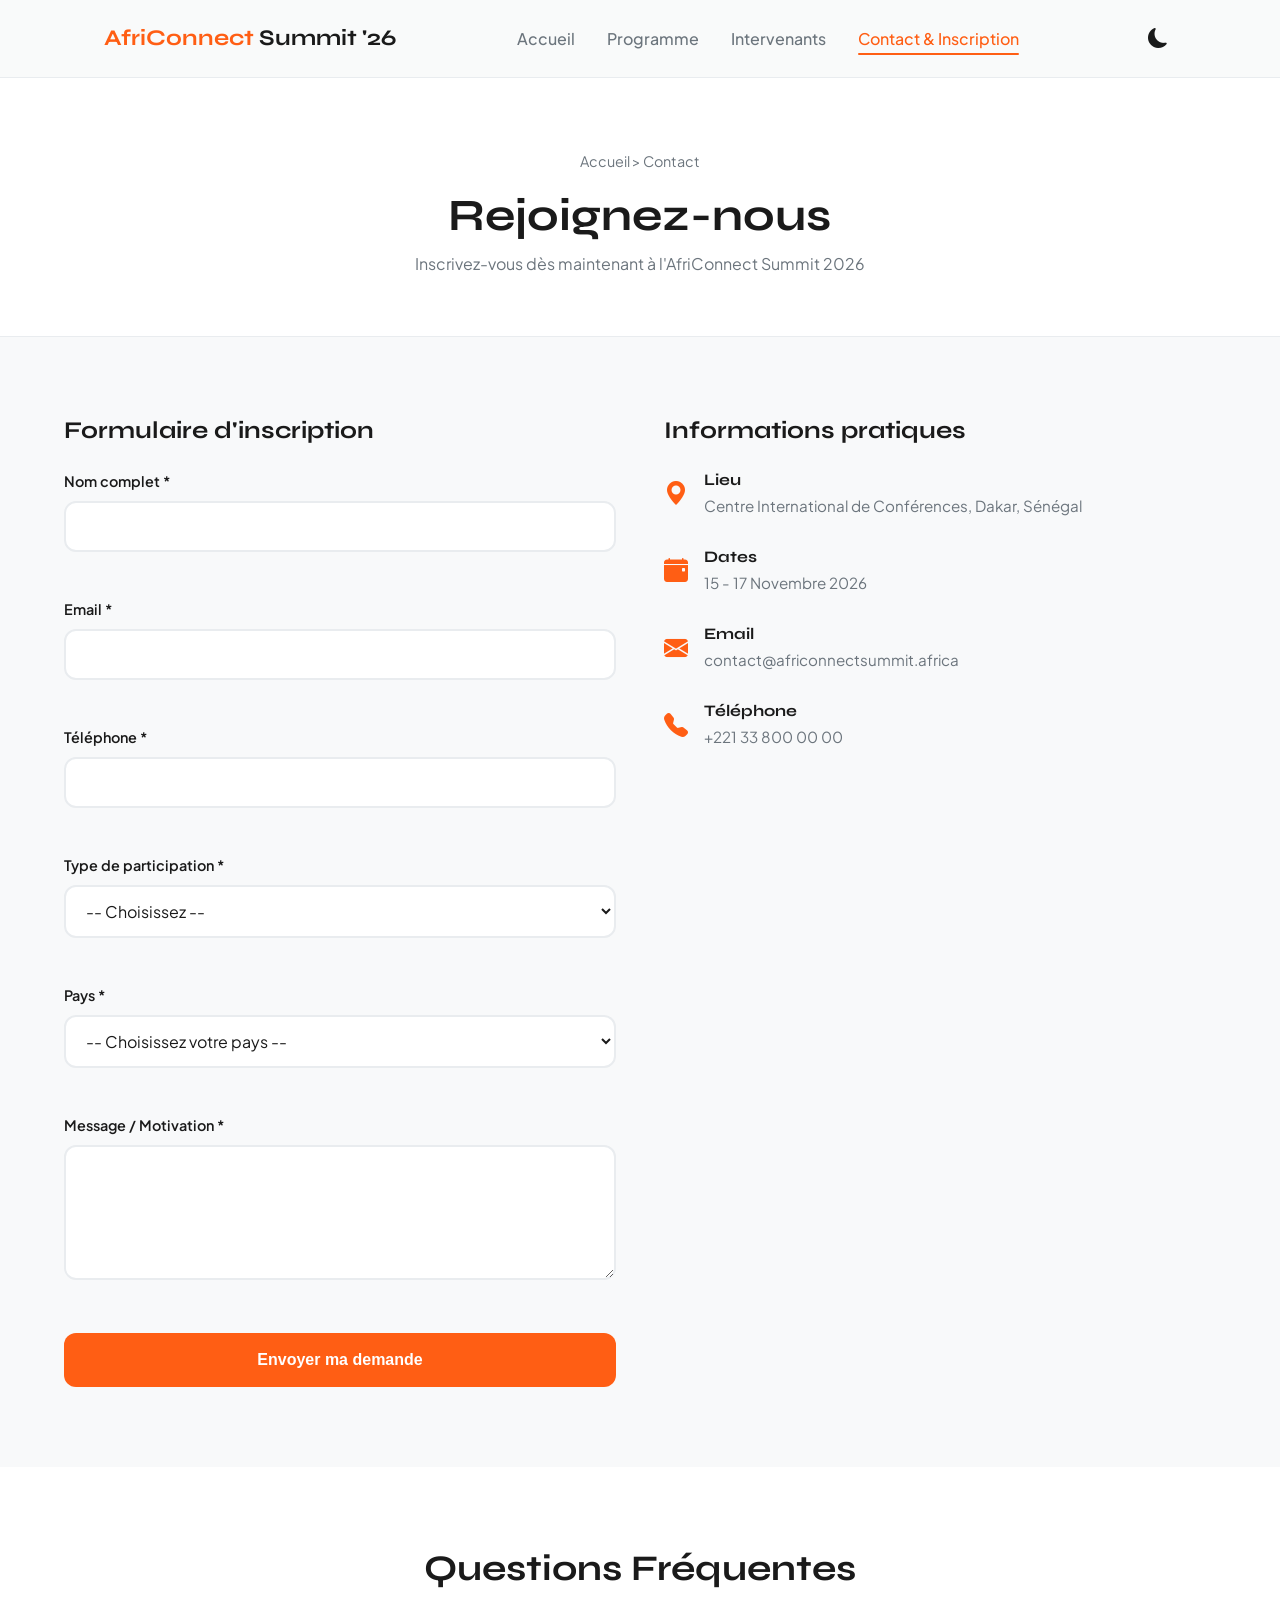
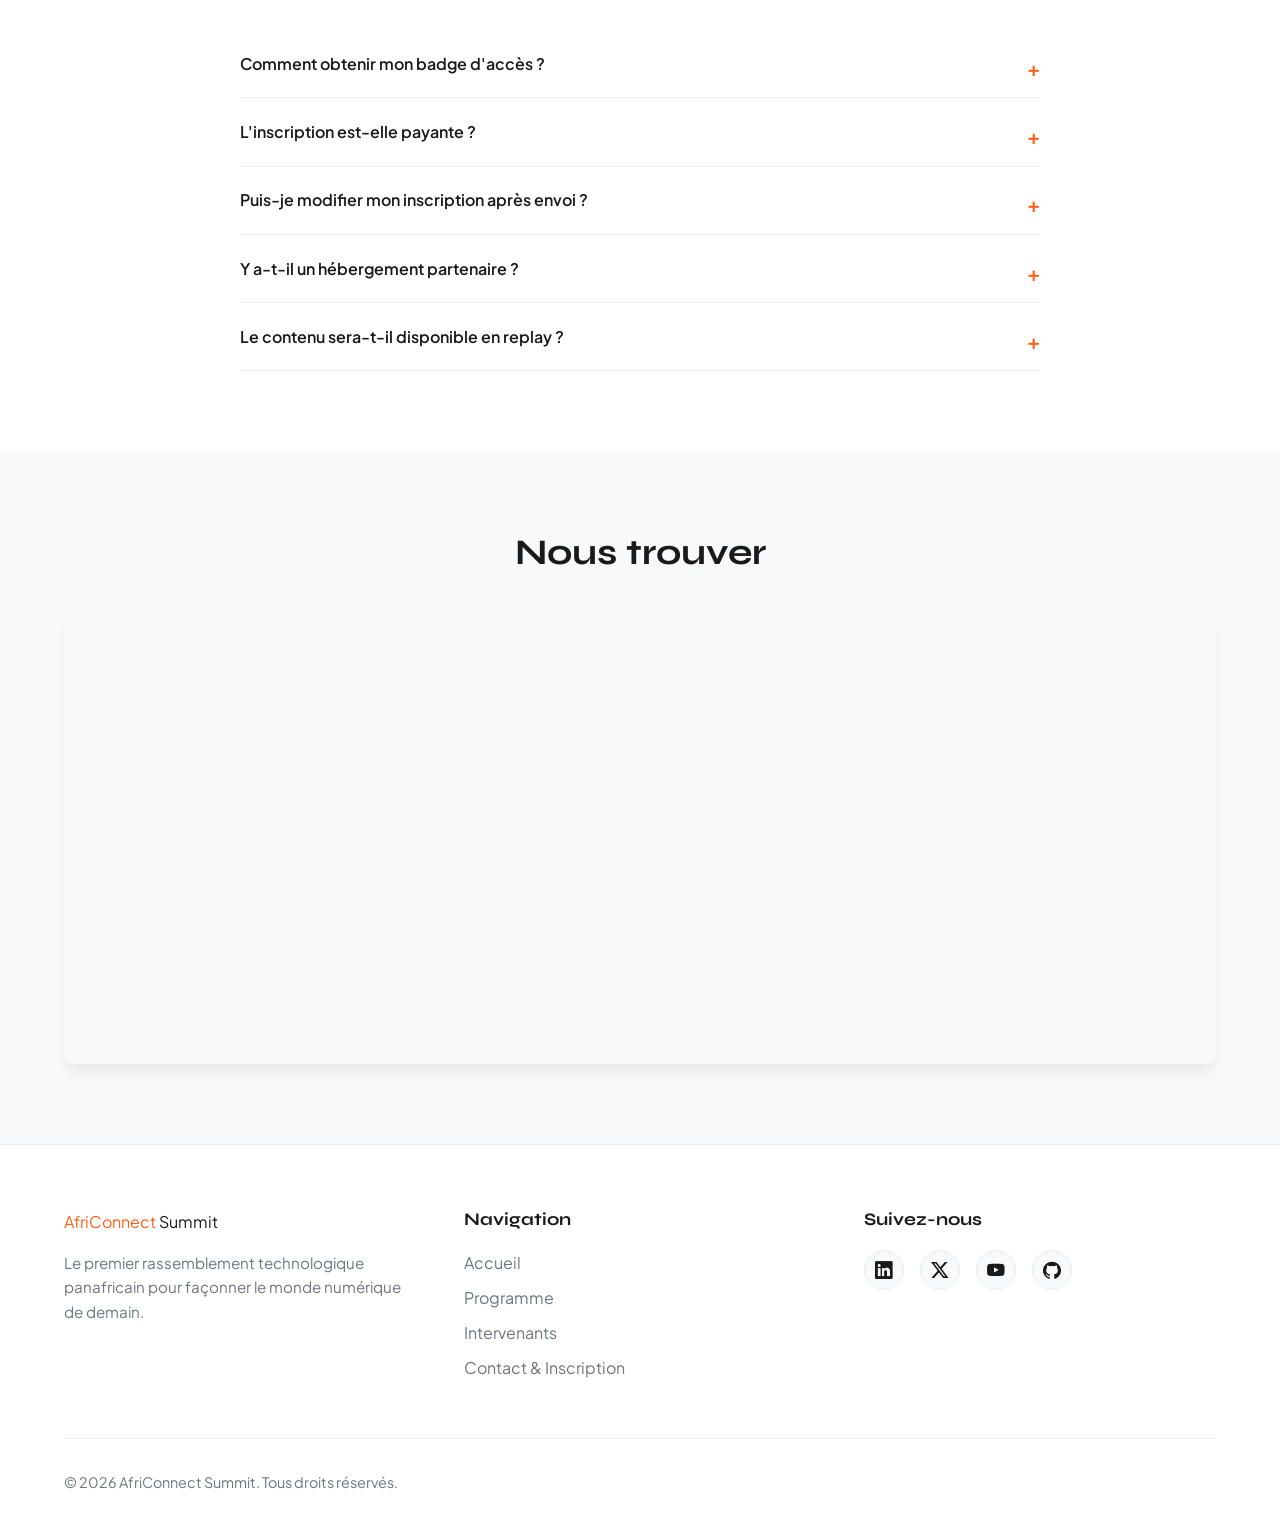
==== contact.html @ ff15fe04 "Ajout des pages intervenants,contact,formulaire de validation et README" ====
<!DOCTYPE html>
<html lang="fr" data-theme="light">
<head>
    <meta charset="UTF-8">
    <meta name="viewport" content="width=device-width, initial-scale=1.0">
    <meta name="description" content="Inscrivez-vous à l'AfriConnect Summit 2026 et contactez l'équipe organisatrice.">
    <title>Contact & Inscription | AfriConnect Summit 2026</title>

    <link rel="preconnect" href="https://fonts.googleapis.com">
    <link rel="preconnect" href="https://fonts.gstatic.com" crossorigin>
    <link href="https://fonts.googleapis.com/css2?family=Plus+Jakarta+Sans:wght@400;500;600;700;800&family=Syne:wght@700;800&display=swap" rel="stylesheet">
    <link rel="stylesheet" href="https://cdn.jsdelivr.net/npm/bootstrap-icons@1.11.3/font/bootstrap-icons.min.css">
    <link rel="stylesheet" href="css/style.css">
</head>
<body>

    <header class="header">
        <nav class="navbar" aria-label="Navigation principale">
            <a href="index.html" class="logo">
                <span class="logo-accent">AfriConnect</span> Summit '26
            </a>
            <ul class="nav-menu" id="navMenu">
                <li class="nav-item"><a href="index.html" class="nav-link">Accueil</a></li>
                <li class="nav-item"><a href="programme.html" class="nav-link">Programme</a></li>
                <li class="nav-item"><a href="intervenants.html" class="nav-link">Intervenants</a></li>
                <li class="nav-item"><a href="contact.html" class="nav-link active" aria-current="page">Contact & Inscription</a></li>
            </ul>
            <div class="nav-actions">
                <button id="themeToggle" class="theme-toggle" aria-label="Basculer entre mode sombre et clair">
                    <i class="bi bi-moon-fill" id="themeIcon"></i>
                </button>
                <button class="hamburger" id="hamburger" aria-label="Ouvrir le menu de navigation" aria-expanded="false">
                    <span class="bar"></span>
                    <span class="bar"></span>
                    <span class="bar"></span>
                </button>
            </div>
        </nav>
    </header>

    <main>
        <!-- ===== HERO INTERNE ===== -->
        <section class="page-hero">
            <div class="container">
                <nav aria-label="Fil d'Ariane" class="breadcrumb">
                    <a href="index.html">Accueil</a> <span>&gt;</span> <span>Contact</span>
                </nav>
                <h1>Rejoignez-nous</h1>
                <p>Inscrivez-vous dès maintenant à l'AfriConnect Summit 2026</p>
            </div>
        </section>

        <!-- ===== FORMULAIRE + INFOS ===== -->
        <section class="contact-section">
            <div class="container contact-flex">

                <!-- Colonne gauche : formulaire -->
                <div class="contact-form-wrapper">
                    <h2>Formulaire d'inscription</h2>
                    <form id="registrationForm" novalidate>

                        <div class="form-group">
                            <label for="fullname">Nom complet *</label>
                            <input type="text" id="fullname" name="fullname" required>
                            <span class="error-message"></span>
                        </div>

                        <div class="form-group">
                            <label for="email">Email *</label>
                            <input type="email" id="email" name="email" required>
                            <span class="error-message"></span>
                        </div>

                        <div class="form-group">
                            <label for="phone">Téléphone *</label>
                            <input type="tel" id="phone" name="phone" required>
                            <span class="error-message"></span>
                        </div>

                        <div class="form-group">
                            <label for="participation">Type de participation *</label>
                            <select id="participation" name="participation" required>
                                <option value="">-- Choisissez --</option>
                                <option value="participant">Participant</option>
                                <option value="intervenant">Intervenant</option>
                                <option value="sponsor">Sponsor</option>
                                <option value="presse">Presse</option>
                            </select>
                            <span class="error-message"></span>
                        </div>

                        <div class="form-group">
                            <label for="country">Pays *</label>
                            <select id="country" name="country" required>
                                <option value="">-- Choisissez votre pays --</option>
                                <option value="senegal">Sénégal</option>
                                <option value="cote-ivoire">Côte d'Ivoire</option>
                                <option value="ghana">Ghana</option>
                                <option value="cameroun">Cameroun</option>
                                <option value="mali">Mali</option>
                                <option value="gabon">Gabon</option>
                                <option value="benin">Bénin</option>
                                <option value="togo">Togo</option>
                                <option value="burkina-faso">Burkina Faso</option>
                                <option value="nigeria">Nigeria</option>
                            </select>
                            <span class="error-message"></span>
                        </div>

                        <div class="form-group">
                            <label for="message">Message / Motivation *</label>
                            <textarea id="message" name="message" rows="5" required></textarea>
                            <span class="error-message"></span>
                        </div>

                        <button type="submit" class="btn btn-primary btn-full">Envoyer ma demande</button>

                        <div class="success-message" id="successMessage">
                            <i class="bi bi-check-circle-fill"></i> Votre inscription a bien été envoyée !
                        </div>
                    </form>
                </div>

                <!-- Colonne droite : infos pratiques -->
                <div class="contact-info-wrapper">
                    <h2>Informations pratiques</h2>
                    <div class="info-item">
                        <i class="bi bi-geo-alt-fill"></i>
                        <div>
                            <h4>Lieu</h4>
                            <p>Centre International de Conférences, Dakar, Sénégal</p>
                        </div>
                    </div>
                    <div class="info-item">
                        <i class="bi bi-calendar-event-fill"></i>
                        <div>
                            <h4>Dates</h4>
                            <p>15 - 17 Novembre 2026</p>
                        </div>
                    </div>
                    <div class="info-item">
                        <i class="bi bi-envelope-fill"></i>
                        <div>
                            <h4>Email</h4>
                            <p>contact@africonnectsummit.africa</p>
                        </div>
                    </div>
                    <div class="info-item">
                        <i class="bi bi-telephone-fill"></i>
                        <div>
                            <h4>Téléphone</h4>
                            <p>+221 33 800 00 00</p>
                        </div>
                    </div>
                </div>

            </div>
        </section>

        <!-- ===== FAQ ACCORDÉON CSS PUR ===== -->
        <section class="faq-section">
            <div class="container">
                <h2 class="section-title text-center">Questions Fréquentes</h2>
                <div class="faq-list">

                    <div class="faq-item">
                        <input type="checkbox" id="faq1" class="faq-toggle">
                        <label for="faq1" class="faq-question">Comment obtenir mon badge d'accès ?</label>
                        <div class="faq-answer">
                            <p>Votre badge vous sera envoyé par email après validation de votre inscription. Présentez-le à l'accueil le jour de l'événement.</p>
                        </div>
                    </div>

                    <div class="faq-item">
                        <input type="checkbox" id="faq2" class="faq-toggle">
                        <label for="faq2" class="faq-question">L'inscription est-elle payante ?</label>
                        <div class="faq-answer">
                            <p>L'inscription standard est gratuite. Certains ateliers premium peuvent nécessiter un supplément, précisé lors de l'inscription.</p>
                        </div>
                    </div>

                    <div class="faq-item">
                        <input type="checkbox" id="faq3" class="faq-toggle">
                        <label for="faq3" class="faq-question">Puis-je modifier mon inscription après envoi ?</label>
                        <div class="faq-answer">
                            <p>Oui, contactez-nous par email avec votre nom complet pour toute modification jusqu'à 7 jours avant l'événement.</p>
                        </div>
                    </div>

                    <div class="faq-item">
                        <input type="checkbox" id="faq4" class="faq-toggle">
                        <label for="faq4" class="faq-question">Y a-t-il un hébergement partenaire ?</label>
                        <div class="faq-answer">
                            <p>Oui, une liste d'hôtels partenaires avec tarifs préférentiels vous sera communiquée après inscription.</p>
                        </div>
                    </div>

                    <div class="faq-item">
                        <input type="checkbox" id="faq5" class="faq-toggle">
                        <label for="faq5" class="faq-question">Le contenu sera-t-il disponible en replay ?</label>
                        <div class="faq-answer">
                            <p>Les keynotes principales seront enregistrées et disponibles en replay pour les inscrits, environ 2 semaines après l'événement.</p>
                        </div>
                    </div>

                </div>
            </div>
        </section>

        <!-- ===== CARTE GOOGLE MAPS ===== -->
        <section class="map-section">
            <div class="container">
                <h2 class="section-title text-center">Nous trouver</h2>
                <div class="map-wrapper">
                    <iframe 
                        src="https://www.google.com/maps/embed?pb=!1m18!1m12!1m3!1d31056.05!2d-17.4676!3d14.7167!2m3!1f0!2f0!3f0!3m2!1i1024!2i768!4f13.1!3m3!1m2!1s0x0%3A0x0!2zMTTCsDQzJzAwLjEiTiAxN8KwMjgnMDMuNiJX!5e0!3m2!1sfr!2ssn!4v1234567890"
                        width="100%" 
                        height="450" 
                        style="border:0;" 
                        allowfullscreen="" 
                        loading="lazy"
                        title="Localisation du lieu de la conférence à Dakar">
                    </iframe>
                </div>
            </div>
        </section>

    </main>

    <footer class="footer">
        <div class="container">
            <div class="footer-flex">
                <div class="footer-col">
                    <span class="logo-accent">AfriConnect</span> Summit
                    <p class="footer-desc">Le premier rassemblement technologique panafricain pour façonner le monde numérique de demain.</p>
                </div>
                <div class="footer-col">
                    <h4 class="footer-heading">Navigation</h4>
                    <ul class="footer-links">
                        <li><a href="index.html">Accueil</a></li>
                        <li><a href="programme.html">Programme</a></li>
                        <li><a href="intervenants.html">Intervenants</a></li>
                        <li><a href="contact.html">Contact & Inscription</a></li>
                    </ul>
                </div>
                <div class="footer-col">
                    <h4 class="footer-heading">Suivez-nous</h4>
                    <div class="social-links">
                        <a href="https://linkedin.com" target="_blank" aria-label="LinkedIn"><i class="bi bi-linkedin"></i></a>
                        <a href="https://twitter.com" target="_blank" aria-label="Twitter"><i class="bi bi-twitter-x"></i></a>
                        <a href="https://youtube.com" target="_blank" aria-label="YouTube"><i class="bi bi-youtube"></i></a>
                        <a href="https://github.com" target="_blank" aria-label="GitHub"><i class="bi bi-github"></i></a>
                    </div>
                </div>
            </div>
            <div class="footer-bottom">
                <p>&copy; <span id="currentYear"></span> AfriConnect Summit. Tous droits réservés.</p>
                <button id="scrollTopBtn" class="scroll-top-btn" aria-label="Retourner en haut de la page">
                    <i class="bi bi-arrow-up"></i>
                </button>
            </div>
        </div>
    </footer>

    <script src="js/main.js"></script>
</body>
</html>
---- css/style.css ----
/* ==========================================================================
   1. VARIABLES CSS (CUSTOM PROPERTIES)
   ========================================================================== */
:root {
    /* Typographies */
    --font-heading: 'Syne', sans-serif;
    --font-body: 'Plus Jakarta Sans', sans-serif;

    /* Palette de couleurs - Mode Clair */
    --primary-color: #ff5e14;       /* Orange vibrant moderne */
    --primary-hover: #e04d08;
    --secondary-color: #0d1b2a;     /* Bleu nuit profond */
    --bg-color: #f8f9fa;            /* Fond principal */
    --card-bg: #ffffff;             /* Fond des cartes */
    --text-color: #1a1a1a;          /* Texte principal */
    --text-muted: #6c757d;         /* Texte secondaire */
    --border-color: #e9ecef;       /* Bordures discrètes */
    
    /* Variables de mise en page & design system */
    --border-radius: 12px;
    --transition-fast: 0.2s ease;
    --transition-normal: 0.3s ease;
    --shadow-sm: 0 4px 6px -1px rgba(0, 0, 0, 0.05);
    --shadow-md: 0 10px 15px -3px rgba(0, 0, 0, 0.08);
    --shadow-lg: 0 20px 25px -5px rgba(0, 0, 0, 0.12);
}

/* Thème Sombre (Activé par JS via data-theme="dark") */
[data-theme="dark"] {
    --primary-color: #ff6b26;
    --primary-hover: #ff8246;
    --secondary-color: #ffffff;
    --bg-color: #0b0f17;
    --card-bg: #151c28;
    --text-color: #f1f5f9;
    --text-muted: #94a3b8;
    --border-color: #1e293b;
    --shadow-sm: 0 4px 6px -1px rgba(0, 0, 0, 0.3);
    --shadow-md: 0 10px 15px -3px rgba(0, 0, 0, 0.4);
    --shadow-lg: 0 20px 25px -5px rgba(0, 0, 0, 0.5);
}

/* ==========================================================================
   2. RESET & STYLES DE BASE
   ========================================================================== */
*, *::before, *::after {
    box-sizing: border-box;
    margin: 0;
    padding: 0;
}

html {
    scroll-behavior: smooth;
}

body {
    font-family: var(--font-body);
    background-color: var(--bg-color);
    color: var(--text-color);
    line-height: 1.6;
    transition: background-color var(--transition-normal), color var(--transition-normal);
    overflow-x: hidden;
}

h1, h2, h3, h4, .logo {
    font-family: var(--font-heading);
    font-weight: 700;
    line-height: 1.2;
}

a {
    color: inherit;
    text-decoration: none;
    transition: color var(--transition-fast);
}

img {
    max-width: 100%;
    height: auto;
    display: block;
}

ul {
    list-style: none;
}

.container {
    width: 90%;
    max-width: 1200px;
    margin: 0 auto;
}

.text-center {
    text-align: center;
}

.sr-only {
    position: absolute;
    width: 1px;
    height: 1px;
    padding: 0;
    margin: -1px;
    overflow: hidden;
    clip: rect(0, 0, 0, 0);
    border: 0;
}

/* Titres de Section */
.section-title {
    font-size: 2.25rem;
    margin-bottom: 2.5rem;
    position: relative;
}

/* ==========================================================================
   3. BOUTONS & COMPOSANTS
   ========================================================================== */
.btn {
    display: inline-flex;
    align-items: center;
    justify-content: center;
    gap: 0.5rem;
    padding: 0.8rem 1.75rem;
    font-size: 1rem;
    font-weight: 600;
    border-radius: var(--border-radius);
    border: 2px solid transparent;
    cursor: pointer;
    transition: all var(--transition-fast);
}

.btn-primary {
    background-color: var(--primary-color);
    color: #ffffff;
}

.btn-primary:hover {
    background-color: var(--primary-hover);
    transform: translateY(-2px);
    box-shadow: var(--shadow-md);
}

.btn-secondary {
    background-color: transparent;
    color: var(--text-color);
    border-color: var(--border-color);
}

.btn-secondary:hover {
    background-color: var(--card-bg);
    border-color: var(--primary-color);
    color: var(--primary-color);
}

.btn-outline {
    background-color: transparent;
    border-color: var(--primary-color);
    color: var(--primary-color);
}

.btn-outline:hover {
    background-color: var(--primary-color);
    color: #ffffff;
}

/* ==========================================================================
   4. NAVIGATION (NAVBAR - Flexbox 1)
   ========================================================================== */
.header {
    position: fixed;
    top: 0;
    left: 0;
    width: 100%;
    z-index: 1000;
    background-color: rgba(248, 249, 250, 0.85);
    backdrop-filter: blur(10px);
    border-bottom: 1px solid var(--border-color);
    transition: all var(--transition-normal);
}

[data-theme="dark"] .header {
    background-color: rgba(11, 15, 23, 0.85);
}

/* Style de la navbar quand on défile (ajouté via JS) */
.header.scrolled {
    box-shadow: var(--shadow-md);
    padding: 0.2rem 0;
}

.navbar {
    display: flex;
    justify-content: space-between;
    align-items: center;
    max-width: 1200px;
    margin: 0 auto;
    padding: 1.2rem 5%;
}

.logo {
    font-size: 1.4rem;
    color: var(--text-color);
}

.logo-accent {
    color: var(--primary-color);
}

.nav-menu {
    display: flex;
    align-items: center;
    gap: 2rem;
}

.nav-link {
    font-weight: 500;
    color: var(--text-muted);
    position: relative;
}

.nav-link:hover, .nav-link.active {
    color: var(--primary-color);
}

.nav-link.active::after {
    content: '';
    position: absolute;
    bottom: -6px;
    left: 0;
    width: 100%;
    height: 2px;
    background-color: var(--primary-color);
    border-radius: 2px;
}

.nav-actions {
    display: flex;
    align-items: center;
    gap: 1rem;
}

.theme-toggle {
    background: none;
    border: none;
    font-size: 1.25rem;
    color: var(--text-color);
    cursor: pointer;
    padding: 0.5rem;
    border-radius: 50%;
    transition: color var(--transition-fast), transform var(--transition-fast);
}

.theme-toggle:hover {
    color: var(--primary-color);
    transform: rotate(15deg);
}

.hamburger {
    display: none;
    flex-direction: column;
    justify-content: space-between;
    width: 25px;
    height: 18px;
    background: none;
    border: none;
    cursor: pointer;
}

.hamburger .bar {
    height: 2px;
    width: 100%;
    background-color: var(--text-color);
    border-radius: 2px;
    transition: all var(--transition-fast);
}

/* ==========================================================================
   5. HERO SECTION (Flexbox 2)
   ========================================================================== */
.hero-section {
    min-height: 100vh;
    display: flex;
    align-items: center;
    justify-content: center;
    padding: 120px 5% 60px;
    background: radial-gradient(circle at top right, rgba(255, 94, 20, 0.08), transparent 40%);
}

.hero-container {
    max-width: 900px;
    text-align: center;
}

.badge {
    display: inline-block;
    padding: 0.4rem 1rem;
    background-color: rgba(255, 94, 20, 0.1);
    color: var(--primary-color);
    border-radius: 50px;
    font-size: 0.875rem;
    font-weight: 600;
    margin-bottom: 1.5rem;
}

.hero-content h1 {
    font-size: clamp(2.2rem, 5vw, 3.8rem);
    margin-bottom: 1.2rem;
    letter-spacing: -1px;
}

.hero-subtitle {
    font-size: 1.15rem;
    color: var(--text-muted);
    margin-bottom: 2rem;
}

.hero-buttons {
    display: flex;
    justify-content: center;
    gap: 1rem;
    margin-bottom: 3.5rem;
}

/* Compte à rebours */
.countdown-grid {
    display: grid;
    grid-template-columns: repeat(4, 1fr);
    gap: 1.5rem;
    max-width: 600px;
    margin: 0 auto;
}

.countdown-box {
    background-color: var(--card-bg);
    padding: 1.2rem;
    border-radius: var(--border-radius);
    border: 1px solid var(--border-color);
    box-shadow: var(--shadow-sm);
}

.countdown-value {
    display: block;
    font-family: var(--font-heading);
    font-size: 2rem;
    font-weight: 800;
    color: var(--primary-color);
}

.countdown-label {
    font-size: 0.85rem;
    color: var(--text-muted);
    text-transform: uppercase;
    letter-spacing: 1px;
}

/* ==========================================================================
   6. CHIFFRES CLÉS (CSS Grid 1)
   ========================================================================== */
.stats-section {
    padding: 5rem 0;
    background-color: var(--card-bg);
    border-y: 1px solid var(--border-color);
}

.stats-grid {
    display: grid;
    grid-template-columns: repeat(4, 1fr);
    gap: 2rem;
}

.stat-card {
    text-align: center;
    padding: 2rem 1rem;
    border-radius: var(--border-radius);
    background-color: var(--bg-color);
    border: 1px solid var(--border-color);
    transition: transform var(--transition-fast);
}

.stat-card:hover {
    transform: translateY(-5px);
}

.stat-icon {
    font-size: 2.2rem;
    color: var(--primary-color);
    margin-bottom: 0.8rem;
}

.stat-number {
    display: block;
    font-family: var(--font-heading);
    font-size: 2.5rem;
    font-weight: 800;
}

.stat-label {
    color: var(--text-muted);
    font-size: 0.95rem;
}

/* ==========================================================================
   7. POURQUOI PARTICIPER (Flexbox 3)
   ========================================================================== */
.features-section {
    padding: 6rem 0;
}

.features-flex {
    display: flex;
    gap: 2rem;
    justify-content: space-between;
}

.feature-card {
    flex: 1;
    background-color: var(--card-bg);
    padding: 2.5rem 2rem;
    border-radius: var(--border-radius);
    border: 1px solid var(--border-color);
    box-shadow: var(--shadow-sm);
    transition: all var(--transition-normal);
}

.feature-card:hover {
    box-shadow: var(--shadow-lg);
    transform: translateY(-5px);
}

.feature-icon {
    width: 60px;
    height: 60px;
    background-color: rgba(255, 94, 20, 0.1);
    color: var(--primary-color);
    border-radius: 12px;
    display: flex;
    align-items: center;
    justify-content: center;
    font-size: 1.8rem;
    margin-bottom: 1.5rem;
}

.feature-card h3 {
    margin-bottom: 1rem;
    font-size: 1.3rem;
}

.feature-card p {
    color: var(--text-muted);
}

/* ==========================================================================
   8. INTERVENANTS VEDETTES (CSS Grid 2)
   ========================================================================== */
.speakers-section {
    padding: 6rem 0;
    background-color: var(--card-bg);
}

.section-header {
    display: flex;
    justify-content: space-between;
    align-items: center;
    margin-bottom: 3rem;
}

.speakers-grid {
    display: grid;
    grid-template-columns: repeat(4, 1fr);
    gap: 2rem;
}

.speaker-card {
    background-color: var(--bg-color);
    border-radius: var(--border-radius);
    overflow: hidden;
    border: 1px solid var(--border-color);
    transition: all var(--transition-fast);
}

.speaker-card:hover {
    transform: translateY(-8px);
    box-shadow: var(--shadow-md);
}

.speaker-img-wrapper {
    width: 100%;
    height: 250px;
    overflow: hidden;
}

.speaker-img {
    width: 100%;
    height: 100%;
    object-fit: cover;
    transition: transform var(--transition-normal);
}

.speaker-card:hover .speaker-img {
    transform: scale(1.05);
}

.speaker-info {
    padding: 1.5rem;
}

.speaker-name {
    font-size: 1.2rem;
    margin-bottom: 0.3rem;
}

.speaker-role {
    font-size: 0.875rem;
    color: var(--primary-color);
    font-weight: 600;
    margin-bottom: 0.8rem;
}

.speaker-country {
    font-size: 0.85rem;
    color: var(--text-muted);
}

/* ==========================================================================
   9. SPONSORS (Flexbox 4)
   ========================================================================== */
.sponsors-section {
    padding: 6rem 0;
}

.sponsor-tier {
    margin-bottom: 3rem;
}

.tier-title {
    font-size: 1.1rem;
    color: var(--text-muted);
    text-transform: uppercase;
    letter-spacing: 1.5px;
    margin-bottom: 1.5rem;
}

.sponsors-flex {
    display: flex;
    justify-content: center;
    align-items: center;
    flex-wrap: wrap;
    gap: 2rem;
}

.sponsor-logo {
    background-color: var(--card-bg);
    border: 1px solid var(--border-color);
    border-radius: var(--border-radius);
    font-weight: 700;
    color: var(--text-muted);
    display: flex;
    align-items: center;
    justify-content: center;
    transition: border-color var(--transition-fast);
}

.sponsor-logo:hover {
    border-color: var(--primary-color);
    color: var(--text-color);
}

.sponsor-gold .sponsor-logo {
    padding: 2rem 3.5rem;
    font-size: 1.4rem;
}

.sponsor-silver .sponsor-logo {
    padding: 1.5rem 2.5rem;
    font-size: 1.1rem;
}

.sponsor-bronze .sponsor-logo {
    padding: 1rem 1.8rem;
    font-size: 0.95rem;
}

/* ==========================================================================
   10. FOOTER (Flexbox 5)
   ========================================================================== */
.footer {
    background-color: var(--card-bg);
    border-top: 1px solid var(--border-color);
    padding: 4rem 0 2rem;
}

.footer-flex {
    display: flex;
    justify-content: space-between;
    gap: 3rem;
    margin-bottom: 3rem;
}

.footer-col {
    flex: 1;
}

.footer-desc {
    margin-top: 1rem;
    color: var(--text-muted);
    font-size: 0.95rem;
}

.footer-heading {
    font-size: 1.1rem;
    margin-bottom: 1.2rem;
}

.footer-links li {
    margin-bottom: 0.6rem;
}

.footer-links a {
    color: var(--text-muted);
}

.footer-links a:hover {
    color: var(--primary-color);
}

.social-links {
    display: flex;
    gap: 1rem;
}

.social-links a {
    width: 40px;
    height: 40px;
    border-radius: 50%;
    background-color: var(--bg-color);
    border: 1px solid var(--border-color);
    display: flex;
    align-items: center;
    justify-content: center;
    font-size: 1.1rem;
}

.social-links a:hover {
    background-color: var(--primary-color);
    color: #ffffff;
    border-color: var(--primary-color);
}

.footer-bottom {
    display: flex;
    justify-content: space-between;
    align-items: center;
    padding-top: 2rem;
    border-top: 1px solid var(--border-color);
    color: var(--text-muted);
    font-size: 0.9rem;
}

.scroll-top-btn {
    width: 42px;
    height: 42px;
    border-radius: 50%;
    background-color: var(--primary-color);
    color: #ffffff;
    border: none;
    cursor: pointer;
    display: flex;
    align-items: center;
    justify-content: center;
    font-size: 1.2rem;
    transition: transform var(--transition-fast);
}

.scroll-top-btn:hover {
    transform: translateY(-3px);
}

/* ==========================================================================
   11. ANIMATIONS DU Observer (JS)
   ========================================================================== */
.fade-in-scroll {
    opacity: 0;
    transform: translateY(30px);
    transition: opacity 0.6s ease, transform 0.6s ease;
}

.fade-in-scroll.visible {
    opacity: 1;
    transform: translateY(0);
}

/* ==========================================================================
   12. MEDIA QUERIES (RESPONSIVE DESIGN)
   ========================================================================== */

/* Tablette (Max-width: 992px) */
@media (max-width: 992px) {
    .stats-grid,
    .speakers-grid {
        grid-template-columns: repeat(2, 1fr);
    }

    .features-flex {
        flex-direction: column;
    }

    .footer-flex {
        flex-direction: column;
    }
}

/* Mobile (Max-width: 768px) */
@media (max-width: 768px) {
    .hamburger {
        display: flex;
    }

    .nav-menu {
        position: fixed;
        top: 70px;
        left: -100%;
        width: 100%;
        height: calc(100vh - 70px);
        background-color: var(--bg-color);
        flex-direction: column;
        justify-content: center;
        gap: 2.5rem;
        transition: left var(--transition-normal);
        border-top: 1px solid var(--border-color);
    }

    .nav-menu.active {
        left: 0;
    }

    .hero-buttons {
        flex-direction: column;
    }

    .countdown-grid {
        grid-template-columns: repeat(2, 1fr);
    }

    .section-header {
        flex-direction: column;
        align-items: flex-start;
        gap: 1rem;
    }
}

/* Petit Mobile (Max-width: 480px) */
@media (max-width: 480px) {
    .stats-grid,
    .speakers-grid {
        grid-template-columns: 1fr;
    }

    .sponsor-gold .sponsor-logo,
    .sponsor-silver .sponsor-logo,
    .sponsor-bronze .sponsor-logo {
        width: 100%;
        padding: 1.2rem;
    }
}
/* ==========================================================================
   13. PAGE HERO INTERNE (Programme, Intervenants, Contact)
   ========================================================================== */
.page-hero {
    padding: 150px 5% 60px;
    background-color: var(--card-bg);
    border-bottom: 1px solid var(--border-color);
    text-align: center;
}

.breadcrumb {
    margin-bottom: 1rem;
    color: var(--text-muted);
    font-size: 0.9rem;
}

.breadcrumb a {
    color: var(--text-muted);
}

.breadcrumb a:hover {
    color: var(--primary-color);
}

.page-hero h1 {
    font-size: clamp(2rem, 4vw, 2.8rem);
    margin-bottom: 0.5rem;
}

.page-hero p {
    color: var(--text-muted);
}

/* ==========================================================================
   14. ONGLETS PROGRAMME (Jour 1 / 2 / 3)
   ========================================================================== */
.schedule-section {
    padding: 5rem 0;
}

.tabs-nav {
    display: flex;
    justify-content: center;
    gap: 1rem;
    margin-bottom: 2.5rem;
    flex-wrap: wrap;
}

.tab-btn {
    padding: 0.8rem 1.75rem;
    background-color: var(--card-bg);
    border: 2px solid var(--border-color);
    border-radius: var(--border-radius);
    font-weight: 600;
    color: var(--text-muted);
    cursor: pointer;
    transition: all var(--transition-fast);
}

.tab-btn:hover {
    border-color: var(--primary-color);
    color: var(--primary-color);
}

.tab-btn.active {
    background-color: var(--primary-color);
    border-color: var(--primary-color);
    color: #ffffff;
}

/* Le contenu de chaque jour est caché par défaut... */
.tab-content {
    display: none;
}

/* ...sauf celui qui a la classe .active */
.tab-content.active {
    display: block;
}

/* Tableau du programme */
.schedule-table {
    width: 100%;
    border-collapse: collapse;
    background-color: var(--card-bg);
    border-radius: var(--border-radius);
    overflow: hidden;
    box-shadow: var(--shadow-sm);
}

.schedule-table th,
.schedule-table td {
    padding: 1rem 1.2rem;
    text-align: left;
    border-bottom: 1px solid var(--border-color);
}

.schedule-table th {
    background-color: var(--primary-color);
    color: #ffffff;
    font-family: var(--font-heading);
    text-transform: uppercase;
    font-size: 0.85rem;
    letter-spacing: 0.5px;
}

/* Alternance de couleurs sur les lignes */
.schedule-table tbody tr:nth-child(even) {
    background-color: var(--bg-color);
}

.schedule-table tbody tr:hover {
    background-color: rgba(255, 94, 20, 0.06);
}

/* ==========================================================================
   15. THÉMATIQUES (Grid 2x2)
   ========================================================================== */
.themes-section {
    padding: 5rem 0;
    background-color: var(--card-bg);
}

.themes-grid {
    display: grid;
    grid-template-columns: repeat(2, 1fr);
    gap: 2rem;
}

.theme-card {
    background-color: var(--bg-color);
    padding: 2rem;
    border-radius: var(--border-radius);
    border: 1px solid var(--border-color);
    text-align: center;
    transition: all var(--transition-fast);
}

.theme-card:hover {
    transform: translateY(-5px);
    box-shadow: var(--shadow-md);
}

.theme-icon {
    font-size: 2.5rem;
    color: var(--primary-color);
    margin-bottom: 1rem;
}

.theme-card h3 {
    margin-bottom: 0.8rem;
    font-size: 1.2rem;
}

.theme-card p {
    color: var(--text-muted);
    font-size: 0.95rem;
}

/* Responsive : tableau qui scroll horizontalement sur mobile */
@media (max-width: 768px) {
    .schedule-table {
        display: block;
        overflow-x: auto;
        white-space: nowrap;
    }

    .themes-grid {
        grid-template-columns: 1fr;
    }
}
/* ==========================================================================
   16. PAGE INTERVENANTS - FILTRAGE
   ========================================================================== */
.speakers-page-section {
    padding: 5rem 0;
}

.filters-nav {
    display: flex;
    justify-content: center;
    flex-wrap: wrap;
    gap: 1rem;
    margin-bottom: 3rem;
}

.filter-btn {
    padding: 0.7rem 1.5rem;
    background-color: var(--card-bg);
    border: 2px solid var(--border-color);
    border-radius: 50px;
    font-weight: 600;
    font-size: 0.9rem;
    color: var(--text-muted);
    cursor: pointer;
    transition: all var(--transition-fast);
}

.filter-btn:hover {
    border-color: var(--primary-color);
    color: var(--primary-color);
}

.filter-btn.active {
    background-color: var(--primary-color);
    border-color: var(--primary-color);
    color: #ffffff;
}

/* Grille responsive : 3 colonnes desktop */
.speakers-page-grid {
    display: grid;
    grid-template-columns: repeat(3, 1fr);
    gap: 2rem;
}

/* On réutilise le style des cartes déjà défini pour .speaker-card,
   mais avec la classe .speaker-card-item utilisée par le JS de filtrage */
.speaker-card-item {
    background-color: var(--card-bg);
    border-radius: var(--border-radius);
    overflow: hidden;
    border: 1px solid var(--border-color);
    transition: all var(--transition-fast);
}

.speaker-card-item:hover {
    transform: translateY(-8px);
    box-shadow: var(--shadow-md);
}

.speaker-card-item:hover .speaker-img {
    transform: scale(1.05);
}

/* Responsive : 2 colonnes tablette, 1 colonne mobile */
@media (max-width: 992px) {
    .speakers-page-grid {
        grid-template-columns: repeat(2, 1fr);
    }
}

@media (max-width: 576px) {
    .speakers-page-grid {
        grid-template-columns: 1fr;
    }
}
/* ==========================================================================
   17. SECTION CONTACT (Formulaire + Infos)
   ========================================================================== */
.contact-section {
    padding: 5rem 0;
}

.contact-flex {
    display: flex;
    gap: 3rem;
}

.contact-form-wrapper,
.contact-info-wrapper {
    flex: 1;
}

.contact-form-wrapper h2,
.contact-info-wrapper h2 {
    margin-bottom: 1.5rem;
    font-size: 1.5rem;
}

/* Champs du formulaire */
.form-group {
    margin-bottom: 1.5rem;
}

.form-group label {
    display: block;
    margin-bottom: 0.5rem;
    font-weight: 600;
    font-size: 0.9rem;
}

.form-group input,
.form-group select,
.form-group textarea {
    width: 100%;
    padding: 0.8rem 1rem;
    border: 2px solid var(--border-color);
    border-radius: var(--border-radius);
    background-color: var(--card-bg);
    color: var(--text-color);
    font-family: var(--font-body);
    font-size: 1rem;
    transition: border-color var(--transition-fast);
}

.form-group input:focus,
.form-group select:focus,
.form-group textarea:focus {
    outline: none;
    border-color: var(--primary-color);
}

/* États de validation (ajoutés par le JS) */
.form-group input.valid,
.form-group select.valid,
.form-group textarea.valid {
    border-color: #22c55e;
}

.form-group input.invalid,
.form-group select.invalid,
.form-group textarea.invalid {
    border-color: #ef4444;
}

.error-message {
    display: block;
    color: #ef4444;
    font-size: 0.8rem;
    margin-top: 0.4rem;
    min-height: 1rem;
}

.btn-full {
    width: 100%;
    padding: 1rem;
}

/* Message de succès (caché par défaut) */
.success-message {
    display: none;
    margin-top: 1.5rem;
    padding: 1rem;
    background-color: rgba(34, 197, 94, 0.1);
    color: #22c55e;
    border: 1px solid #22c55e;
    border-radius: var(--border-radius);
    text-align: center;
    font-weight: 600;
}

.success-message.show {
    display: block;
}

/* Bloc infos pratiques */
.info-item {
    display: flex;
    gap: 1rem;
    margin-bottom: 1.8rem;
}

.info-item i {
    font-size: 1.5rem;
    color: var(--primary-color);
    margin-top: 0.2rem;
}

.info-item h4 {
    font-size: 1rem;
    margin-bottom: 0.3rem;
}

.info-item p {
    color: var(--text-muted);
    font-size: 0.95rem;
}

/* ==========================================================================
   18. FAQ - ACCORDÉON CSS PUR (sans JavaScript)
   ========================================================================== */
.faq-section {
    padding: 5rem 0;
    background-color: var(--card-bg);
}

.faq-list {
    max-width: 800px;
    margin: 0 auto;
}

.faq-item {
    border-bottom: 1px solid var(--border-color);
    position: relative;
}

/* On cache la case à cocher */
.faq-toggle {
    position: absolute;
    opacity: 0;
    pointer-events: none;
}

.faq-question {
    display: block;
    padding: 1.3rem 2rem 1.3rem 0;
    font-weight: 600;
    cursor: pointer;
    position: relative;
    transition: color var(--transition-fast);
}

/* Petite flèche qui tourne */
.faq-question::after {
    content: '\002B'; /* signe + */
    position: absolute;
    right: 0;
    top: 1.3rem;
    font-size: 1.3rem;
    color: var(--primary-color);
    transition: transform var(--transition-fast);
}

.faq-question:hover {
    color: var(--primary-color);
}

/* La réponse : hauteur 0 par défaut, cachée */
.faq-answer {
    max-height: 0;
    overflow: hidden;
    transition: max-height 0.35s ease, padding 0.35s ease;
}

.faq-answer p {
    padding-bottom: 1.3rem;
    color: var(--text-muted);
}

/* LA RÈGLE CLÉ : quand la checkbox est cochée, on ouvre la réponse */
.faq-toggle:checked ~ .faq-answer {
    max-height: 300px;
}

.faq-toggle:checked ~ .faq-question::after {
    content: '\2212'; /* signe - */
    transform: rotate(180deg);
}

/* ==========================================================================
   19. CARTE GOOGLE MAPS
   ========================================================================== */
.map-section {
    padding: 5rem 0;
}

.map-wrapper {
    border-radius: var(--border-radius);
    overflow: hidden;
    box-shadow: var(--shadow-md);
}

.map-wrapper iframe {
    display: block;
    width: 100%;
}

/* ==========================================================================
   20. RESPONSIVE - PAGE CONTACT
   ========================================================================== */
@media (max-width: 768px) {
    .contact-flex {
        flex-direction: column;
    }
}
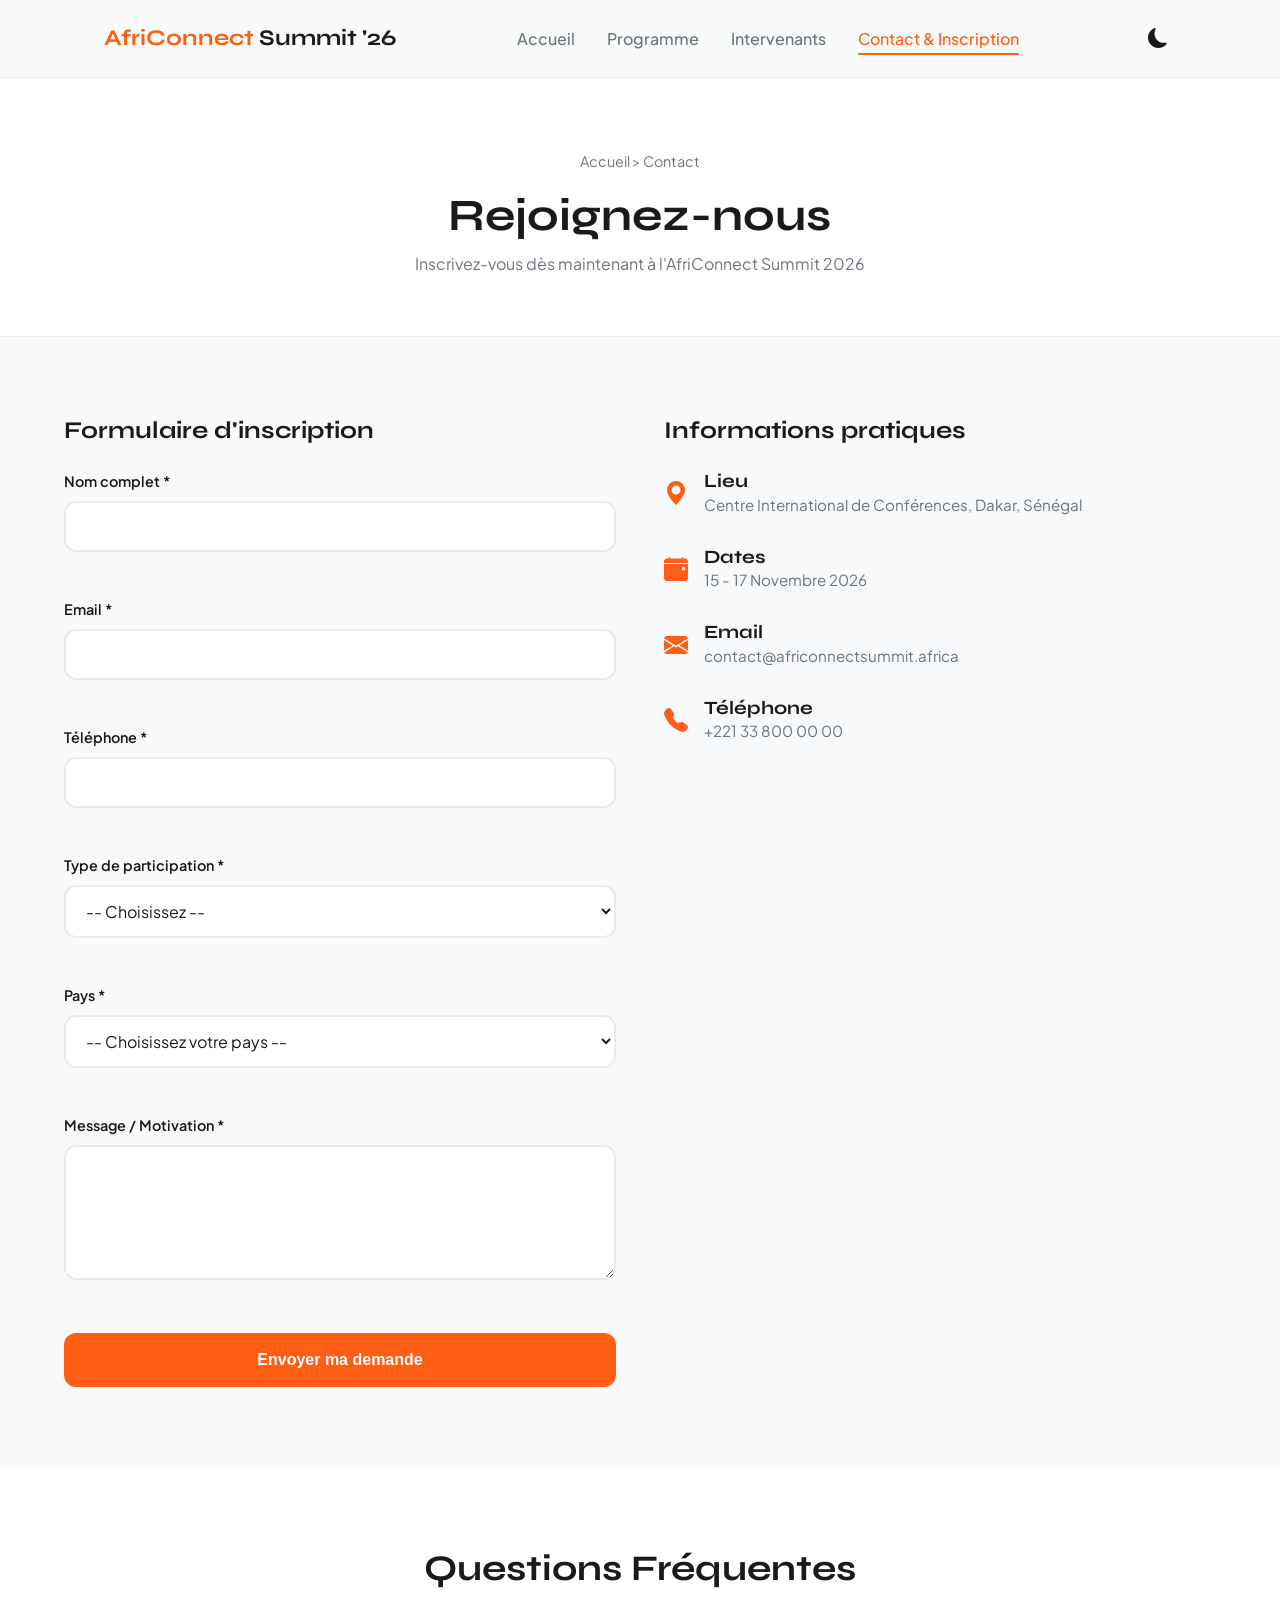
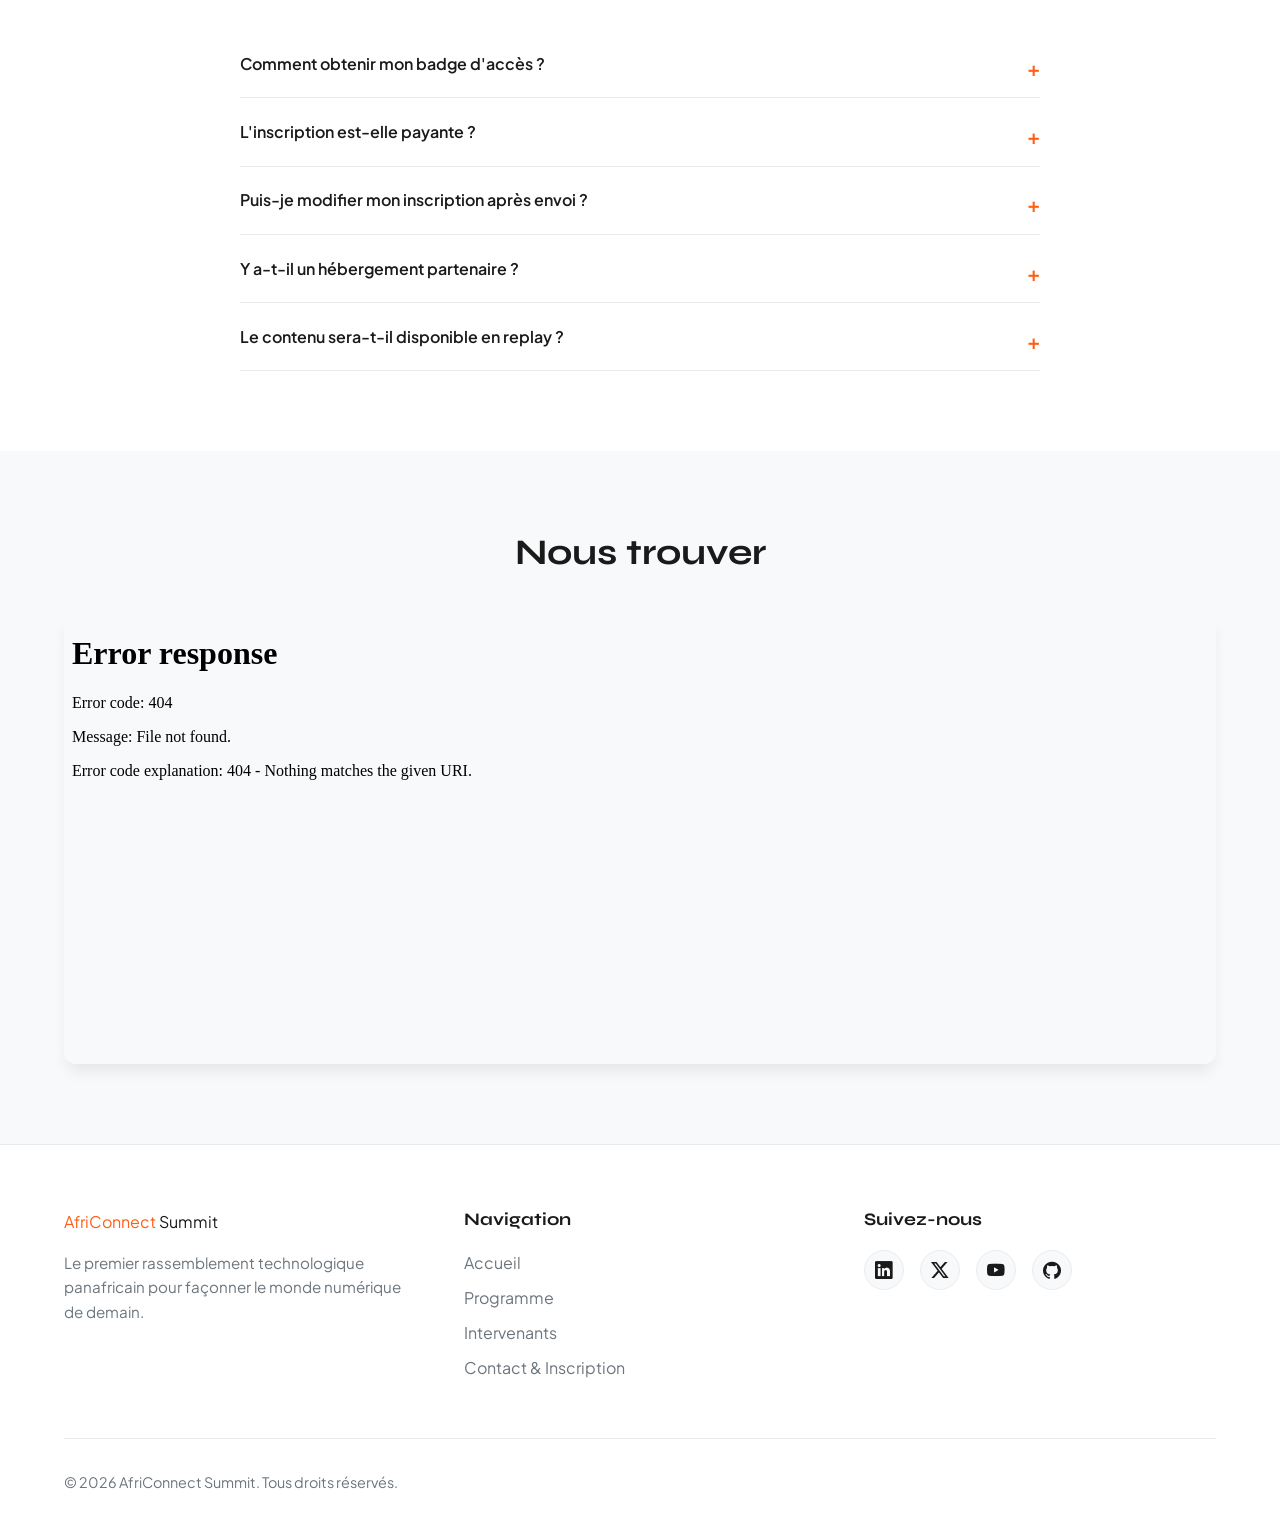
==== commit 634d98b0: "Ajout des images intervenants et finalisation du README" ====
--- a/contact.html
+++ b/contact.html
@@ -127,28 +127,28 @@
                     <div class="info-item">
                         <i class="bi bi-geo-alt-fill"></i>
                         <div>
-                            <h4>Lieu</h4>
+                            <h3>Lieu</h3>
                             <p>Centre International de Conférences, Dakar, Sénégal</p>
                         </div>
                     </div>
                     <div class="info-item">
                         <i class="bi bi-calendar-event-fill"></i>
                         <div>
-                            <h4>Dates</h4>
+                            <h3>Dates</h3>
                             <p>15 - 17 Novembre 2026</p>
                         </div>
                     </div>
                     <div class="info-item">
                         <i class="bi bi-envelope-fill"></i>
                         <div>
-                            <h4>Email</h4>
+                            <h3>Email</h3>
                             <p>contact@africonnectsummit.africa</p>
                         </div>
                     </div>
                     <div class="info-item">
                         <i class="bi bi-telephone-fill"></i>
                         <div>
-                            <h4>Téléphone</h4>
+                            <h3>Téléphone</h3>
                             <p>+221 33 800 00 00</p>
                         </div>
                     </div>
@@ -212,15 +212,13 @@
             <div class="container">
                 <h2 class="section-title text-center">Nous trouver</h2>
                 <div class="map-wrapper">
-                    <iframe 
-                        src="https://www.google.com/maps/embed?pb=!1m18!1m12!1m3!1d31056.05!2d-17.4676!3d14.7167!2m3!1f0!2f0!3f0!3m2!1i1024!2i768!4f13.1!3m3!1m2!1s0x0%3A0x0!2zMTTCsDQzJzAwLjEiTiAxN8KwMjgnMDMuNiJX!5e0!3m2!1sfr!2ssn!4v1234567890"
-                        width="100%" 
-                        height="450" 
-                        style="border:0;" 
-                        allowfullscreen="" 
-                        loading="lazy"
-                        title="Localisation du lieu de la conférence à Dakar">
-                    </iframe>
+                   <iframe 
+    src="..."
+    style="border:0;" 
+    allowfullscreen="" 
+    loading="lazy"
+    title="Localisation du lieu de la conférence à Dakar">
+</iframe>
                 </div>
             </div>
         </section>
@@ -235,7 +233,7 @@
                     <p class="footer-desc">Le premier rassemblement technologique panafricain pour façonner le monde numérique de demain.</p>
                 </div>
                 <div class="footer-col">
-                    <h4 class="footer-heading">Navigation</h4>
+                    <h3 class="footer-heading">Navigation</h3>
                     <ul class="footer-links">
                         <li><a href="index.html">Accueil</a></li>
                         <li><a href="programme.html">Programme</a></li>
@@ -244,7 +242,7 @@
                     </ul>
                 </div>
                 <div class="footer-col">
-                    <h4 class="footer-heading">Suivez-nous</h4>
+                    <h3 class="footer-heading">Suivez-nous</h3>
                     <div class="social-links">
                         <a href="https://linkedin.com" target="_blank" aria-label="LinkedIn"><i class="bi bi-linkedin"></i></a>
                         <a href="https://twitter.com" target="_blank" aria-label="Twitter"><i class="bi bi-twitter-x"></i></a>
--- a/css/style.css
+++ b/css/style.css
@@ -1218,6 +1218,7 @@
 .map-wrapper iframe {
     display: block;
     width: 100%;
+    height: 450px;
 }
 
 /* ==========================================================================
